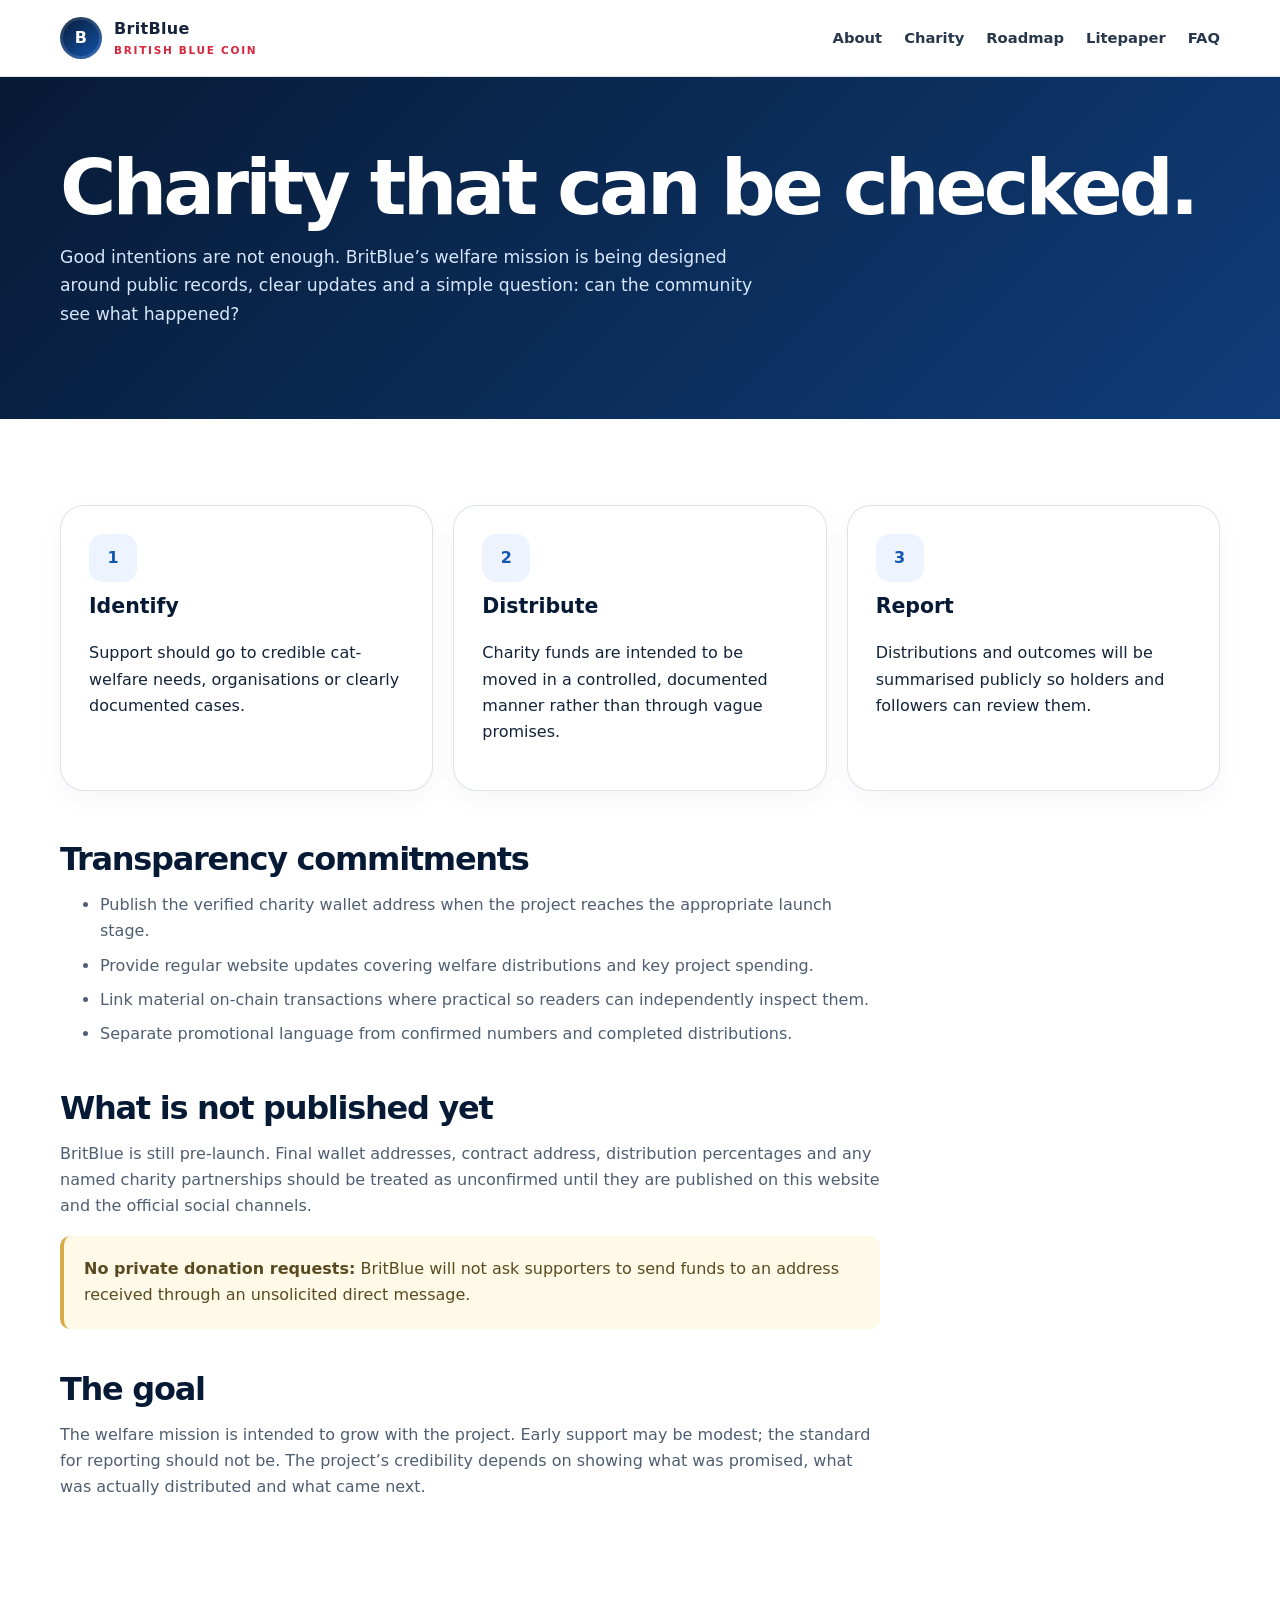
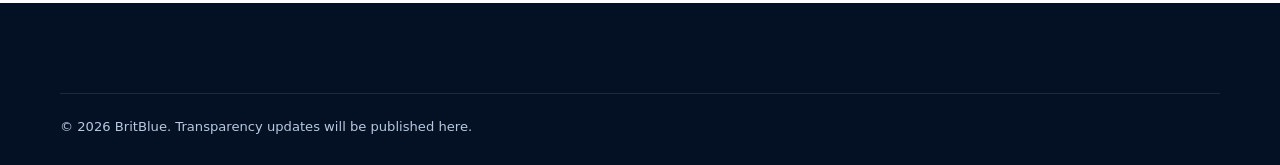
==== charity.html @ b35741ed "Add files via upload" ====
<!doctype html><html lang="en"><head><meta charset="utf-8"><meta name="viewport" content="width=device-width,initial-scale=1"><title>Charity & Transparency — BritBlue</title><meta name="description" content="How BritBlue plans to support cat welfare and report charity activity transparently."><link rel="stylesheet" href="styles.css"></head><body><header class="site-header"><div class="wrap nav"><a class="brand" href="index.html"><span class="brand-mark">B</span><span>BritBlue<small>British Blue Coin</small></span></a><button class="menu-btn" aria-label="Open menu">☰</button><nav class="links"><a href="about.html">About</a><a href="charity.html">Charity</a><a href="roadmap.html">Roadmap</a><a href="litepaper.html">Litepaper</a><a href="faq.html">FAQ</a></nav></div></header><main><section class="page-hero"><div class="wrap"><h1>Charity that can be checked.</h1><p>Good intentions are not enough. BritBlue’s welfare mission is being designed around public records, clear updates and a simple question: can the community see what happened?</p></div></section><section class="section"><div class="wrap"><div class="grid-3"><article class="card"><div class="icon">1</div><h3>Identify</h3><p>Support should go to credible cat-welfare needs, organisations or clearly documented cases.</p></article><article class="card"><div class="icon">2</div><h3>Distribute</h3><p>Charity funds are intended to be moved in a controlled, documented manner rather than through vague promises.</p></article><article class="card"><div class="icon">3</div><h3>Report</h3><p>Distributions and outcomes will be summarised publicly so holders and followers can review them.</p></article></div><div class="prose" style="margin-top:52px"><h2>Transparency commitments</h2><ul><li>Publish the verified charity wallet address when the project reaches the appropriate launch stage.</li><li>Provide regular website updates covering welfare distributions and key project spending.</li><li>Link material on-chain transactions where practical so readers can independently inspect them.</li><li>Separate promotional language from confirmed numbers and completed distributions.</li></ul><h2>What is not published yet</h2><p>BritBlue is still pre-launch. Final wallet addresses, contract address, distribution percentages and any named charity partnerships should be treated as unconfirmed until they are published on this website and the official social channels.</p><div class="notice"><strong>No private donation requests:</strong> BritBlue will not ask supporters to send funds to an address received through an unsolicited direct message.</div><h2>The goal</h2><p>The welfare mission is intended to grow with the project. Early support may be modest; the standard for reporting should not be. The project’s credibility depends on showing what was promised, what was actually distributed and what came next.</p></div></div></section></main><footer class="footer"><div class="wrap"><div class="footer-bottom">© <span data-year></span> BritBlue. Transparency updates will be published here.</div></div></footer><script src="script.js"></script></body></html>
---- styles.css ----
:root{--navy:#071a35;--navy2:#0b2a55;--blue:#1557b0;--royal:#1d4ed8;--red:#d6273f;--cream:#f7f2e8;--white:#fff;--ink:#13233a;--muted:#637083;--gold:#d8aa45;--line:rgba(10,38,78,.13);--shadow:0 20px 60px rgba(7,26,53,.13);--radius:24px}
*{box-sizing:border-box}html{scroll-behavior:smooth}body{margin:0;font-family:Inter,ui-sans-serif,system-ui,-apple-system,BlinkMacSystemFont,"Segoe UI",sans-serif;color:var(--ink);background:#fff;line-height:1.65}a{color:inherit}img{max-width:100%;display:block}.wrap{width:min(1160px,calc(100% - 36px));margin:auto}.site-header{position:sticky;top:0;z-index:20;background:rgba(255,255,255,.94);backdrop-filter:blur(14px);border-bottom:1px solid var(--line)}.nav{height:76px;display:flex;align-items:center;justify-content:space-between;gap:24px}.brand{display:flex;align-items:center;gap:12px;text-decoration:none;font-weight:900;letter-spacing:.02em}.brand-mark{width:42px;height:42px;border-radius:50%;display:grid;place-items:center;background:linear-gradient(145deg,var(--navy),var(--blue));color:#fff;box-shadow:inset 0 0 0 3px rgba(255,255,255,.12)}.brand span small{display:block;font-size:.66rem;letter-spacing:.16em;color:var(--red);text-transform:uppercase}.links{display:flex;gap:22px;align-items:center;font-size:.92rem;font-weight:700}.links a{text-decoration:none;color:#27374c}.links a:hover{color:var(--blue)}.menu-btn{display:none;border:0;background:var(--navy);color:#fff;width:44px;height:44px;border-radius:12px;font-size:1.2rem}.btn{display:inline-flex;align-items:center;justify-content:center;gap:8px;text-decoration:none;font-weight:800;border-radius:999px;padding:13px 20px;border:1px solid transparent;transition:.2s}.btn-primary{background:var(--red);color:#fff;box-shadow:0 12px 30px rgba(214,39,63,.23)}.btn-primary:hover{transform:translateY(-2px)}.btn-secondary{background:#fff;color:var(--navy);border-color:rgba(7,26,53,.16)}.hero{position:relative;overflow:hidden;background:radial-gradient(circle at 75% 25%,rgba(37,99,235,.28),transparent 35%),linear-gradient(135deg,#06162f,#0c2f62 58%,#123b74);color:#fff;padding:92px 0 76px}.hero:after{content:"";position:absolute;inset:auto -8% -80px -8%;height:170px;background:#fff;transform:rotate(-3deg)}.hero-grid{display:grid;grid-template-columns:1.15fr .85fr;gap:56px;align-items:center;position:relative;z-index:2}.eyebrow{display:inline-flex;gap:8px;align-items:center;font-size:.78rem;font-weight:900;letter-spacing:.14em;text-transform:uppercase;color:#ffd5db}.hero h1{font-size:clamp(3rem,7vw,6.2rem);line-height:.9;margin:16px 0 22px;letter-spacing:-.055em}.hero h1 em{font-style:normal;color:#ff5b72}.hero p{font-size:1.14rem;max-width:660px;color:#dbe8ff}.cta-row{display:flex;gap:12px;flex-wrap:wrap;margin-top:30px}.hero-card{background:rgba(255,255,255,.09);border:1px solid rgba(255,255,255,.16);padding:18px;border-radius:34px;box-shadow:0 30px 80px rgba(0,0,0,.28);transform:rotate(2deg)}.hero-card img{aspect-ratio:1/1;border-radius:24px;object-fit:cover;background:#d8dee8}.hero-card .caption{padding:14px 8px 4px;font-size:.88rem;color:#dbe8ff}.quote-band{background:var(--cream);padding:26px 0;text-align:center;font-family:Georgia,serif;font-size:1.25rem;color:var(--navy)}.section{padding:86px 0}.section.tint{background:#f7f9fc}.section.dark{background:var(--navy);color:#fff}.section-title{max-width:760px;margin-bottom:42px}.kicker{font-size:.78rem;text-transform:uppercase;letter-spacing:.16em;font-weight:900;color:var(--red)}h2{font-size:clamp(2.1rem,4vw,3.7rem);line-height:1.03;letter-spacing:-.04em;margin:10px 0 16px;color:var(--navy)}.dark h2{color:#fff}.lead{font-size:1.1rem;color:var(--muted)}.dark .lead{color:#c8d7ee}.grid-3{display:grid;grid-template-columns:repeat(3,1fr);gap:20px}.grid-2{display:grid;grid-template-columns:repeat(2,1fr);gap:24px}.card{border:1px solid var(--line);border-radius:var(--radius);padding:28px;background:#fff;box-shadow:0 8px 24px rgba(7,26,53,.04)}.card h3{margin:8px 0 10px;font-size:1.28rem;color:var(--navy)}.icon{width:48px;height:48px;border-radius:14px;display:grid;place-items:center;background:#edf4ff;color:var(--blue);font-weight:900}.story{display:grid;grid-template-columns:.9fr 1.1fr;gap:44px;align-items:center}.story-visual{min-height:420px;border-radius:32px;background:linear-gradient(155deg,#eef3fa,#d6e1f1);display:grid;place-items:center;position:relative;overflow:hidden}.story-visual .paw{font-size:8rem;filter:grayscale(1);opacity:.2}.story-visual:after{content:"For Buffy";position:absolute;bottom:24px;left:24px;font-size:2rem;font-weight:900;color:var(--navy)}.checks{display:grid;gap:14px;margin-top:26px}.check{display:grid;grid-template-columns:30px 1fr;gap:10px}.check b{color:var(--navy)}.check span:first-child{color:var(--red);font-weight:900}.stat-row{display:grid;grid-template-columns:repeat(4,1fr);gap:16px}.stat{padding:22px;border-radius:20px;background:#fff;border:1px solid var(--line)}.stat strong{display:block;color:var(--navy);font-size:1.4rem}.pill{display:inline-block;padding:7px 10px;border-radius:999px;background:#edf4ff;color:var(--blue);font-size:.76rem;font-weight:800}.timeline{position:relative;display:grid;gap:18px}.step{display:grid;grid-template-columns:76px 1fr;gap:18px;align-items:start;padding:24px;border-radius:22px;background:#fff;border:1px solid var(--line)}.step .num{width:58px;height:58px;border-radius:50%;display:grid;place-items:center;background:var(--navy);color:#fff;font-weight:900}.step h3{margin:2px 0 6px;color:var(--navy)}.notice{padding:20px;border-left:4px solid var(--gold);background:#fff9e7;border-radius:10px;color:#5a4a20}.faq{display:grid;gap:12px}.faq details{border:1px solid var(--line);border-radius:18px;padding:18px 20px;background:#fff}.faq summary{cursor:pointer;font-weight:800;color:var(--navy)}.faq p{margin:12px 0 2px;color:var(--muted)}.socials{display:flex;gap:10px;flex-wrap:wrap}.socials a{text-decoration:none;padding:10px 14px;border-radius:999px;background:#fff;border:1px solid var(--line);font-weight:800;font-size:.9rem}.footer{background:#041124;color:#b8c8de;padding:56px 0 28px}.footer-grid{display:grid;grid-template-columns:1.3fr .7fr .7fr;gap:28px}.footer a{color:#d8e5f7;text-decoration:none}.footer h4{color:#fff}.footer-bottom{border-top:1px solid rgba(255,255,255,.1);margin-top:34px;padding-top:22px;font-size:.82rem}.page-hero{padding:74px 0;background:linear-gradient(135deg,#071a35,#0f3d79);color:#fff}.page-hero h1{font-size:clamp(2.6rem,6vw,5rem);letter-spacing:-.05em;line-height:.96;margin:0 0 18px}.page-hero p{max-width:720px;color:#d7e6fb;font-size:1.08rem}.prose{max-width:820px}.prose h2{font-size:2rem;margin-top:44px}.prose h3{color:var(--navy);margin-top:30px}.prose p,.prose li{color:#4f5e72}.prose li{margin:8px 0}.legal{font-size:.86rem;color:var(--muted)}
@media(max-width:860px){.links{display:none;position:absolute;top:76px;left:0;right:0;background:#fff;padding:18px;flex-direction:column;align-items:flex-start;border-bottom:1px solid var(--line)}.links.open{display:flex}.menu-btn{display:block}.hero{padding-top:64px}.hero-grid,.story,.grid-3,.grid-2,.footer-grid{grid-template-columns:1fr}.hero-card{max-width:520px}.stat-row{grid-template-columns:repeat(2,1fr)}.step{grid-template-columns:60px 1fr}.section{padding:64px 0}}
@media(max-width:520px){.wrap{width:min(100% - 24px,1160px)}.hero h1{font-size:3.2rem}.hero-card{transform:none}.stat-row{grid-template-columns:1fr}.cta-row .btn{width:100%}.section{padding:52px 0}.nav{height:68px}.links{top:68px}}
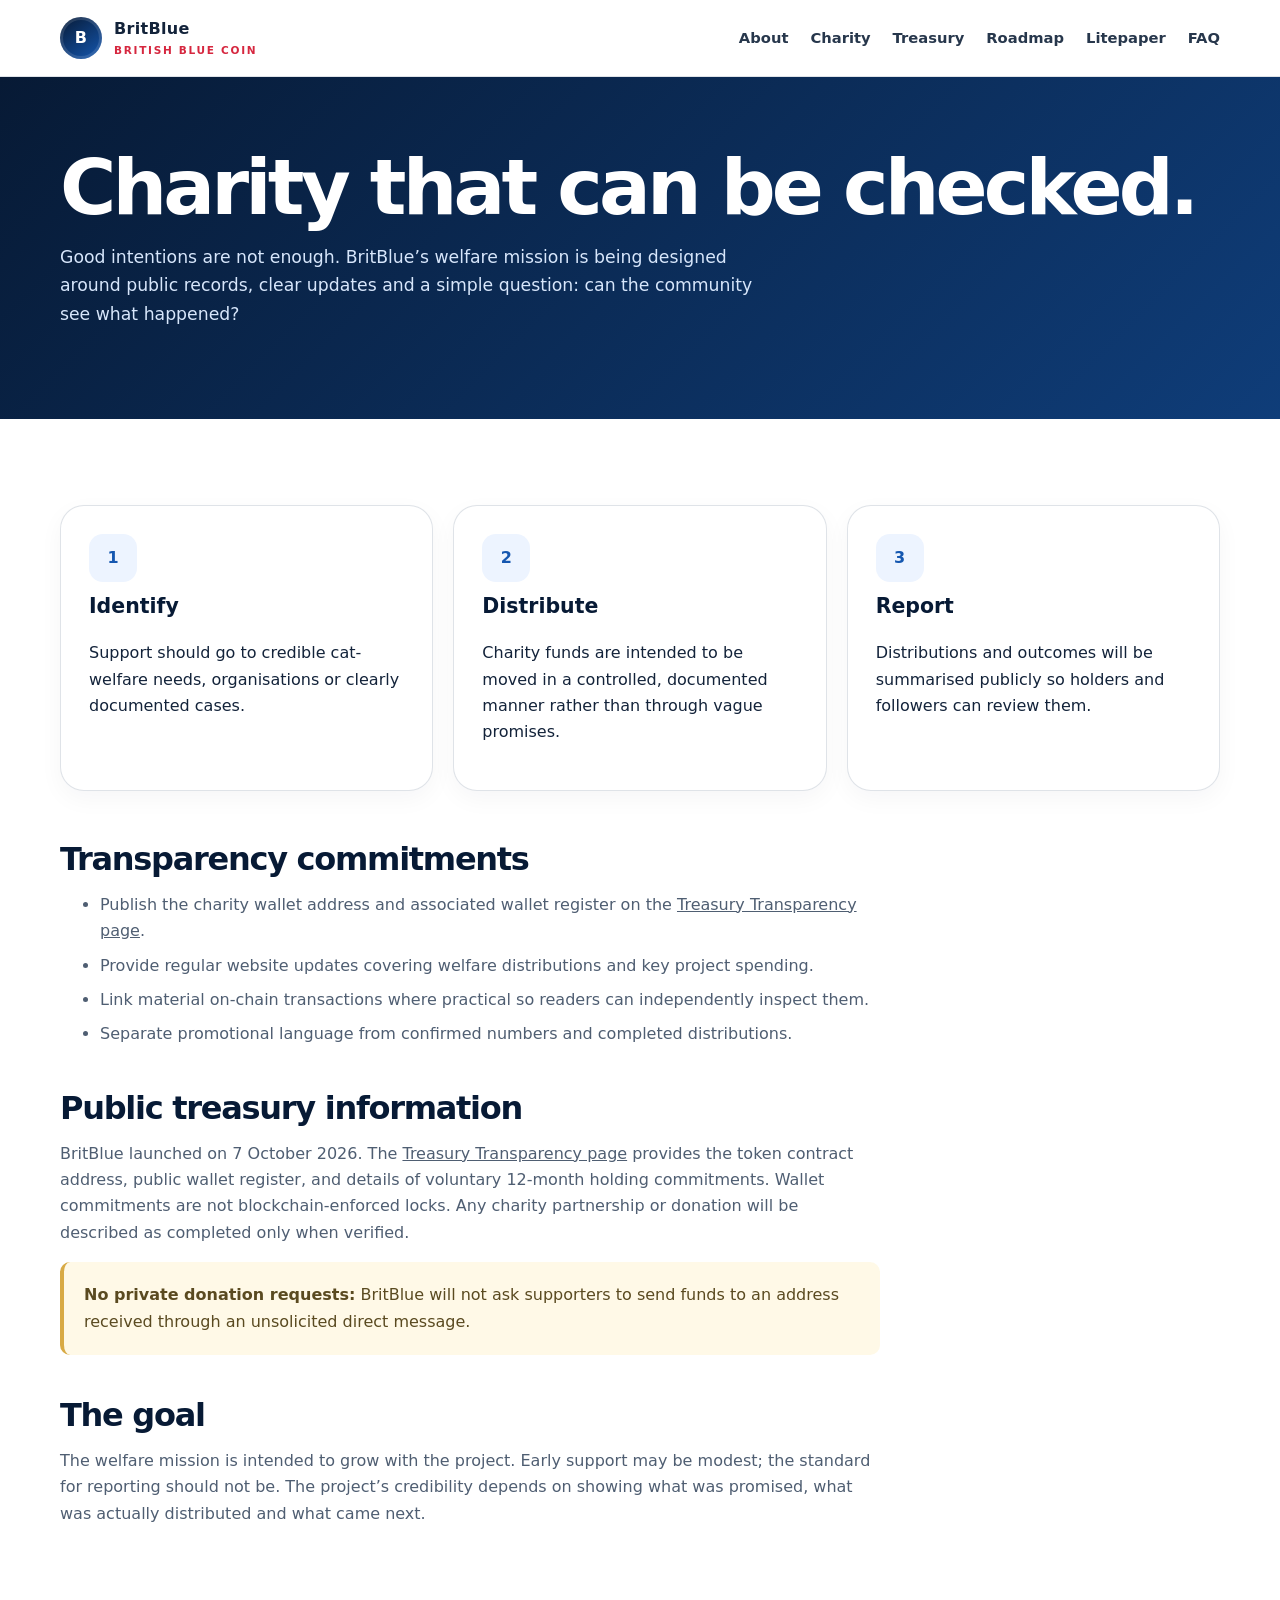
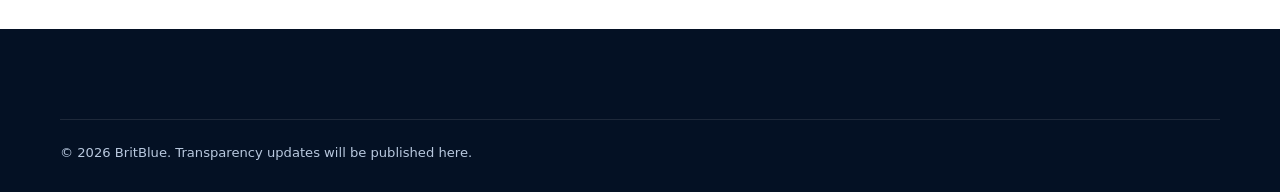
==== commit a8946a45: "Update post-launch information and link treasury transparency" ====
--- a/charity.html
+++ b/charity.html
@@ -1 +1 @@
-<!doctype html><html lang="en"><head><meta charset="utf-8"><meta name="viewport" content="width=device-width,initial-scale=1"><title>Charity & Transparency — BritBlue</title><meta name="description" content="How BritBlue plans to support cat welfare and report charity activity transparently."><link rel="stylesheet" href="styles.css"></head><body><header class="site-header"><div class="wrap nav"><a class="brand" href="index.html"><span class="brand-mark">B</span><span>BritBlue<small>British Blue Coin</small></span></a><button class="menu-btn" aria-label="Open menu">☰</button><nav class="links"><a href="about.html">About</a><a href="charity.html">Charity</a><a href="roadmap.html">Roadmap</a><a href="litepaper.html">Litepaper</a><a href="faq.html">FAQ</a></nav></div></header><main><section class="page-hero"><div class="wrap"><h1>Charity that can be checked.</h1><p>Good intentions are not enough. BritBlue’s welfare mission is being designed around public records, clear updates and a simple question: can the community see what happened?</p></div></section><section class="section"><div class="wrap"><div class="grid-3"><article class="card"><div class="icon">1</div><h3>Identify</h3><p>Support should go to credible cat-welfare needs, organisations or clearly documented cases.</p></article><article class="card"><div class="icon">2</div><h3>Distribute</h3><p>Charity funds are intended to be moved in a controlled, documented manner rather than through vague promises.</p></article><article class="card"><div class="icon">3</div><h3>Report</h3><p>Distributions and outcomes will be summarised publicly so holders and followers can review them.</p></article></div><div class="prose" style="margin-top:52px"><h2>Transparency commitments</h2><ul><li>Publish the verified charity wallet address when the project reaches the appropriate launch stage.</li><li>Provide regular website updates covering welfare distributions and key project spending.</li><li>Link material on-chain transactions where practical so readers can independently inspect them.</li><li>Separate promotional language from confirmed numbers and completed distributions.</li></ul><h2>What is not published yet</h2><p>BritBlue is still pre-launch. Final wallet addresses, contract address, distribution percentages and any named charity partnerships should be treated as unconfirmed until they are published on this website and the official social channels.</p><div class="notice"><strong>No private donation requests:</strong> BritBlue will not ask supporters to send funds to an address received through an unsolicited direct message.</div><h2>The goal</h2><p>The welfare mission is intended to grow with the project. Early support may be modest; the standard for reporting should not be. The project’s credibility depends on showing what was promised, what was actually distributed and what came next.</p></div></div></section></main><footer class="footer"><div class="wrap"><div class="footer-bottom">© <span data-year></span> BritBlue. Transparency updates will be published here.</div></div></footer><script src="script.js"></script></body></html>
+<!doctype html><html lang="en"><head><meta charset="utf-8"><meta name="viewport" content="width=device-width,initial-scale=1"><title>Charity & Transparency — BritBlue</title><meta name="description" content="How BritBlue plans to support cat welfare and report charity activity transparently."><link rel="stylesheet" href="styles.css"></head><body><header class="site-header"><div class="wrap nav"><a class="brand" href="index.html"><span class="brand-mark">B</span><span>BritBlue<small>British Blue Coin</small></span></a><button class="menu-btn" aria-label="Open menu">☰</button><nav class="links"><a href="about.html">About</a><a href="charity.html">Charity</a><a href="treasury.html">Treasury</a><a href="roadmap.html">Roadmap</a><a href="litepaper.html">Litepaper</a><a href="faq.html">FAQ</a></nav></div></header><main><section class="page-hero"><div class="wrap"><h1>Charity that can be checked.</h1><p>Good intentions are not enough. BritBlue’s welfare mission is being designed around public records, clear updates and a simple question: can the community see what happened?</p></div></section><section class="section"><div class="wrap"><div class="grid-3"><article class="card"><div class="icon">1</div><h3>Identify</h3><p>Support should go to credible cat-welfare needs, organisations or clearly documented cases.</p></article><article class="card"><div class="icon">2</div><h3>Distribute</h3><p>Charity funds are intended to be moved in a controlled, documented manner rather than through vague promises.</p></article><article class="card"><div class="icon">3</div><h3>Report</h3><p>Distributions and outcomes will be summarised publicly so holders and followers can review them.</p></article></div><div class="prose" style="margin-top:52px"><h2>Transparency commitments</h2><ul><li>Publish the charity wallet address and associated wallet register on the <a href="treasury.html">Treasury Transparency page</a>.</li><li>Provide regular website updates covering welfare distributions and key project spending.</li><li>Link material on-chain transactions where practical so readers can independently inspect them.</li><li>Separate promotional language from confirmed numbers and completed distributions.</li></ul><h2>Public treasury information</h2><p>BritBlue launched on 7 October 2026. The <a href="treasury.html">Treasury Transparency page</a> provides the token contract address, public wallet register, and details of voluntary 12-month holding commitments. Wallet commitments are not blockchain-enforced locks. Any charity partnership or donation will be described as completed only when verified.</p><div class="notice"><strong>No private donation requests:</strong> BritBlue will not ask supporters to send funds to an address received through an unsolicited direct message.</div><h2>The goal</h2><p>The welfare mission is intended to grow with the project. Early support may be modest; the standard for reporting should not be. The project’s credibility depends on showing what was promised, what was actually distributed and what came next.</p></div></div></section></main><footer class="footer"><div class="wrap"><div class="footer-bottom">© <span data-year></span> BritBlue. Transparency updates will be published here.</div></div></footer><script src="script.js"></script></body></html>
